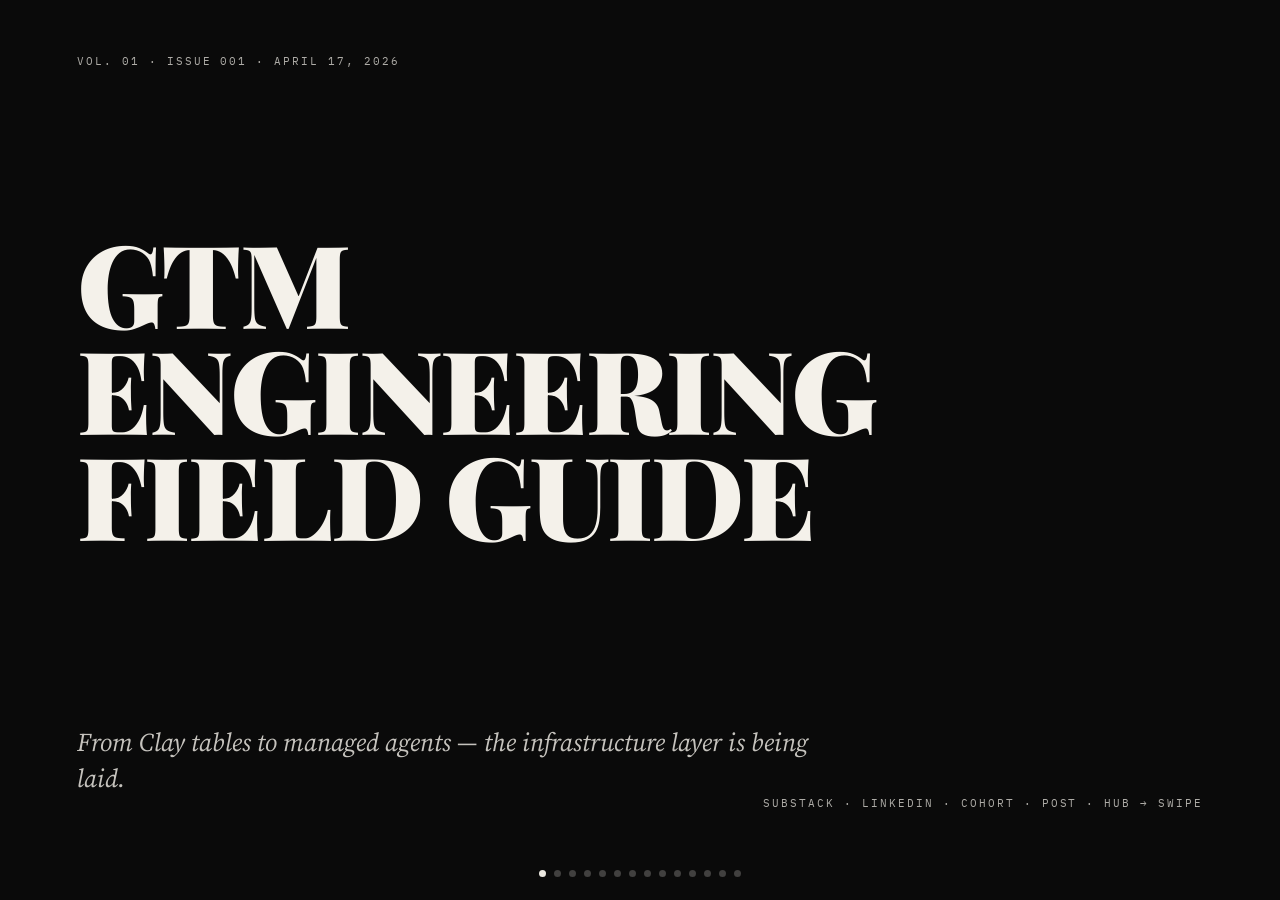
==== issues/issue-001.html @ ed44ef65 "Publish issue 001 — APRIL 17, 2026 — The Agentic Stack https://claude.ai/code/session_015wNgkx8UrPdc" ====
<!doctype html>
<html lang="en">
<head>
  <meta charset="utf-8" />
  <meta name="viewport" content="width=device-width, initial-scale=1" />
  <title>GTM Field Guide — Issue 001 — The Agentic Stack</title>
  <meta name="description" content="AI-native GTM infrastructure consolidates: managed agents, benchmarks, and cohorts define the new practitioner stack." />
  <link rel="stylesheet" href="/assets/fonts.css" />
  <link rel="stylesheet" href="/assets/issue.css" />
</head>
<body>
  <main class="pages">
    <section class="page cover">
      <div class="cover-top">VOL. 01 · ISSUE 001 · APRIL 17, 2026</div>
      <div class="masthead">GTM<br>ENGINEERING<br>FIELD GUIDE</div>
      <p class="subtitle">From Clay tables to managed agents — the infrastructure layer is being laid.</p>
      <div class="cover-bottom">SUBSTACK · LINKEDIN · COHORT · POST · HUB → SWIPE</div>
    </section>

    <section class="page dark">
  <div class="page-left">
    <div class="rank-ghost">01</div>
    <div class="category-tag">SUBSTACK</div>
    <h2 class="headline">Anthropic Hits $30B ARR, Agents Follow</h2>
    <div class="handle">@matteo_titta</div>
    <p class="description">GTM Engineer Pulse #23 arrives with three major signals: Anthropic surpasses OpenAI at $30B ARR, Claude Managed Agents drops as a builder-grade API suite, and Mutiny scraps its $72M product to rebuild as an AI-native GTM agent.</p>
  </div>
  <div class="page-right">
    <div class="signal">Anthropic: $30B ARR — 30x in 15 months</div>
    <div class="medium-tag">SUBSTACK</div>
    <aside class="callout">
      <div class="callout-header">WHY IT MATTERS</div>
      <p class="callout-body">The Managed Agents API is the story GTM engineers should be watching: secure sandboxing, state management, and tool orchestration out of the box means you can build persistent enrichment agents without stitching together your own infrastructure. Notion, Rakuten, and Asana shipped production agents within days. The Mutiny rebuild is equally instructive — 30,000+ customer-facing assets already generated by Rippling, Snowflake, and Uber shows what agent-powered content ops looks like in production. For practitioners: evaluate where your current Clay-to-CRM workflows could become always-on agents rather than scheduled table runs.</p>
    </aside>
  </div>
</section>

    <section class="page light">
  <div class="page-left">
    <div class="rank-ghost">02</div>
    <div class="category-tag">SUBSTACK</div>
    <h2 class="headline">Stack Anatomy of the Fastest-Growing B2B Cos</h2>
    <div class="handle">@brendanjshort</div>
    <p class="description">The Signal maps the exact tooling layers — enrichment, sequencing, CRM, and intent — powering the fastest-growing private B2B companies. Brendan Short also hosted an April 14 live session on MCPs and Claude/Claude Code in GTM workflows.</p>
  </div>
  <div class="page-right">
    <div class="signal">April 14 hackathon: MCPs × Claude Code</div>
    <div class="medium-tag">SUBSTACK</div>
    <aside class="callout">
      <div class="callout-header">WHY IT MATTERS</div>
      <p class="callout-body">The signal here is structural: GTM Engineers own the integration layer between enrichment, sequencing, CRM, and intent tools — and that layer is where moats are built. This issue makes the case that stack composition, not individual tool choice, is the actual competitive advantage. The MCP + Claude Code angle deserves serious attention: wiring an MCP server to your CRM gives the model native context that no traditional automation tool can match. Short&#39;s thesis — winning GTM orgs build the best connective tissue, not the best individual tools — is the cleanest mental model for scoping a GTME role.</p>
    </aside>
  </div>
</section>

    <section class="page dark">
  <div class="page-left">
    <div class="rank-ghost">03</div>
    <div class="category-tag">POST</div>
    <h2 class="headline">First GTME Benchmark: $135K Median, 54% Under 27</h2>
    <div class="handle">stateofgtme.com</div>
    <p class="description">The first independent benchmark report on GTM Engineering compensation, tooling, and org design. 225+ respondents worldwide. Published by Garrett Wolfe, it is the closest thing the field has to a canonical data layer.</p>
  </div>
  <div class="page-right">
    <div class="signal">US median base $135K · 72% report revenue impact</div>
    <div class="medium-tag">POST</div>
    <aside class="callout">
      <div class="callout-header">WHY IT MATTERS</div>
      <p class="callout-body">The compensation gap is the headline: US practitioners earn an 80% premium over non-US peers ($135K vs $75K median base). The more operationally useful data is structural — 55% of GTMEs say their teammates do not know what they do, and bandwidth is the top bottleneck. That is a positioning problem, not a skills one. If you are a GTME trying to grow scope, the ROI case is already there (72% report measurable pipeline impact) — the leverage is in internal visibility. Technical depth commands a real salary premium; build the case for a coding budget alongside your tool subscriptions.</p>
    </aside>
  </div>
</section>

    <section class="page light">
  <div class="page-left">
    <div class="rank-ghost">04</div>
    <div class="category-tag">LINKEDIN</div>
    <h2 class="headline">AI SDR Is Overhyped — Here&#39;s What Works</h2>
    <div class="handle">@outboundphd</div>
    <p class="description">Eric Nowoslawski, founder of Growth Engine X, shares what came out of SmartEscape — a private gathering of 12 top cold email operators — and breaks down why AI SDRs underdeliver and what precision-first outbound actually looks like in 2026.</p>
  </div>
  <div class="page-right">
    <div class="signal">SmartEscape: 12 operators, one verdict</div>
    <div class="medium-tag">LINKEDIN</div>
    <aside class="callout">
      <div class="callout-header">WHY IT MATTERS</div>
      <p class="callout-body">Nowoslawski&#39;s frame is the useful one: volume is cheap now, so it is no longer the differentiator. Practitioners getting replies in 2026 win on signal quality, not send volume. SmartEscape is the kind of practitioner-level signal that rarely surfaces in public posts — the consensus there was that AI SDR tools automate the wrong layer (reply handling) while ignoring the hard part (trigger-based targeting). Growth Engine X&#39;s playbook is grounded in data infrastructure first: you cannot write a compelling AI-assisted email without bespoke data on the recipient. Build your enrichment stack before your sending stack.</p>
    </aside>
  </div>
</section>

    <section class="page dark">
  <div class="page-left">
    <div class="rank-ghost">05</div>
    <div class="category-tag">COHORT</div>
    <h2 class="headline">Alpha Forge: Clay&#39;s Free GTM Engineer Bootcamp</h2>
    <div class="handle">clay.com</div>
    <p class="description">Clay launched Alpha Forge, a free 4-week, 20-hours-per-week career prep bootcamp for aspiring GTM Engineers. Cohort 1 started April 6. Built by Varun Anand and Natalie Ho after demand for GTMEs outpaced supply.</p>
  </div>
  <div class="page-right">
    <div class="signal">April 6 start · Free · 20 hrs/week</div>
    <div class="medium-tag">COHORT</div>
    <aside class="callout">
      <div class="callout-header">WHY IT MATTERS</div>
      <p class="callout-body">Alpha Forge is notable because Clay controls the curriculum and the hiring pipeline simultaneously — graduates get priority introductions to companies actively hiring GTMEs, including Airbnb&#39;s first GTME hire. The 20 hrs/week commitment signals this is a real talent pipeline, not a marketing play. For practitioners already in the field: the curriculum scope (mindset, full tech stack, creative GTM plays — not just Clay usage) tells you what hiring managers at Clay-adjacent companies are testing for. The fact that Cohort 1 is free means Clay is calibrating the format before pricing it; the next cohort almost certainly will not be free.</p>
    </aside>
  </div>
</section>

    <section class="page light">
  <div class="page-left">
    <div class="rank-ghost">06</div>
    <div class="category-tag">LINKEDIN</div>
    <h2 class="headline">Claude Code at Scale: Hard Lessons from the Kiln</h2>
    <div class="handle">@patrickspychalski</div>
    <p class="description">Patrick Spychalski (The Kiln, now part of 2X) shares production lessons from running Claude Code for enrichment at scale: BlitzAPI for real company data, Supabase for state management, and the hallucination risk at volume most practitioners underestimate.</p>
  </div>
  <div class="page-right">
    <div class="signal">BlitzAPI: $500/mo for full company data at scale</div>
    <div class="medium-tag">LINKEDIN</div>
    <aside class="callout">
      <div class="callout-header">WHY IT MATTERS</div>
      <p class="callout-body">The tactical details are immediately actionable: connect real data APIs rather than relying on Claude&#39;s context for facts, write outputs to Supabase instead of keeping everything in model context to prevent bloat and drift, and be hyper-specific about output format to reduce hallucination surface area. Spychalski&#39;s warning — it can still hallucinate a lot at scale without the right specification — is the most important sentence in this thread. If you are running Claude Code enrichment on more than a few hundred rows, add a validation layer that checks outputs against a known source. BlitzAPI at $500/mo is a reasonable enrichment budget if it replaces three other data subscriptions.</p>
    </aside>
  </div>
</section>

    <section class="page dark">
  <div class="page-left">
    <div class="rank-ghost">07</div>
    <div class="category-tag">SUBSTACK</div>
    <h2 class="headline">Maja Voje Maps the 2026 GTM Engineering Landscape</h2>
    <div class="handle">@majavoje</div>
    <p class="description">GTM Strategist Maja Voje revisits the debate around GTM Engineering as a discipline, arguing the discussion is heated precisely because the role is both real and still undefined. A practitioner-facing summary of where the field stands heading into 2026.</p>
  </div>
  <div class="page-right">
    <div class="signal">&#34;The discussion has been heated for a reason.&#34;</div>
    <div class="medium-tag">SUBSTACK</div>
    <aside class="callout">
      <div class="callout-header">WHY IT MATTERS</div>
      <p class="callout-body">Voje&#39;s value is context-setting: she covers both strategy and engineering sides of the house, so her framing of GTME connects to broader company-building patterns that pure outbound practitioners miss. The 2026 piece is worth reading for definitional clarity alone — the lack of a shared taxonomy is what makes GTMEs hard to hire for and hard to position internally. Her companion post on GTM in the Age of Signals is equally relevant: the argument that signals rather than personas should drive targeting aligns directly with what the top Clay builders are actually shipping. Both posts together make the strongest public case for why GTME is a distinct function.</p>
    </aside>
  </div>
</section>

    <section class="page light">
  <div class="page-left">
    <div class="rank-ghost">08</div>
    <div class="category-tag">LINKEDIN</div>
    <h2 class="headline">Everett Berry&#39;s Weekly Clay Release Notes Thread</h2>
    <div class="handle">@everettberry</div>
    <p class="description">Clay&#39;s Head of GTM Engineering publishes running commentary on new Clay features, integrations, and use cases. This week: the Clay–Apollo integration improvements and the new Delay action for spacing workflow steps without leaving the platform.</p>
  </div>
  <div class="page-right">
    <div class="signal">Clay × Apollo: faster sync, no CSV exports</div>
    <div class="medium-tag">LINKEDIN</div>
    <aside class="callout">
      <div class="callout-header">WHY IT MATTERS</div>
      <p class="callout-body">Berry is the most reliable source for what Clay ships week-to-week and how GTM engineers are using it in production. The Delay action is practically useful: it lets you space out workflow steps inside Clay, eliminating a whole class of send-too-fast timing errors that previously required external scheduling. The Apollo integration improvements matter for anyone running enrichment-to-sequence pipelines — tighter sync means your Clay table output can trigger Apollo steps without a manual CSV handoff. If you are using Clay in any serious capacity, Berry&#39;s posts function as the product changelog that did not make it into the official docs.</p>
    </aside>
  </div>
</section>

    <section class="page dark">
  <div class="page-left">
    <div class="rank-ghost">09</div>
    <div class="category-tag">POST</div>
    <h2 class="headline">Jordan Crawford&#39;s PVP: Outbound That Earns Its Read</h2>
    <div class="handle">blueprintgtm.com</div>
    <p class="description">Jordan Crawford of Blueprint GTM continues pushing his PVP (Permissionless Value Prop) and FIND frameworks as the methodology for AI-powered bespoke outbound. The guiding diagnostic: would you respond to the messages your AI SDRs are sending?</p>
  </div>
  <div class="page-right">
    <div class="signal">&#34;Would you respond to that message?&#34;</div>
    <div class="medium-tag">POST</div>
    <aside class="callout">
      <div class="callout-header">WHY IT MATTERS</div>
      <p class="callout-body">The PVP framework is Crawford&#39;s sharpest contribution: using AI to combine uniquely valuable data into messages so useful that prospects find them independently valuable — not merely personalized. The FIND process (Focus, Investigate, Narrate, Deploy) operationalizes this at a workflow level. The diagnostic question Crawford keeps returning to — would you respond to the messages your AI SDRs are sending — is the most useful QA rubric for any AI-assisted outbound program. If the answer is no, you have optimized for volume rather than value. Start over with a smaller, better-researched list and a genuine reason to reach out. That is the reset most teams need.</p>
    </aside>
  </div>
</section>

    <section class="page light">
  <div class="page-left">
    <div class="rank-ghost">10</div>
    <div class="category-tag">HUB</div>
    <h2 class="headline">Apollo Acquires Pocus, GTM Stack Consolidates</h2>
    <div class="handle">gtmehq.com</div>
    <p class="description">GTME HQ&#39;s weekly news digest surfaces three major moves: Apollo acquires Pocus, Claude Code gains 24/7 scheduling capability, and Relevance AI ships Programmatic GTM — an autonomous, code-free alternative to hand-built enrichment workflows.</p>
  </div>
  <div class="page-right">
    <div class="signal">Apollo + Pocus · Relevance AI Programmatic GTM</div>
    <div class="medium-tag">HUB</div>
    <aside class="callout">
      <div class="callout-header">WHY IT MATTERS</div>
      <p class="callout-body">Apollo acquiring Pocus is the consolidation signal to flag: product-led sales intelligence is now bundled into the dominant sequencing platform, which tightens the squeeze on standalone PLS tools. Relevance AI&#39;s Programmatic GTM is the counter-trend — a no-code path to autonomous GTM agents that competes with the Clay + Claude Code stack. If Relevance ships it well, it widens the market by making GTME patterns accessible to non-engineers. Claude Code&#39;s 24/7 scheduling is the quiet headline: persistent enrichment agents that wake up, run, and write back to your CRM without a human in the loop is the infrastructure pattern that changes what GTM Engineering means at scale.</p>
    </aside>
  </div>
</section>

    <section class="page dark">
  <div class="page-left">
    <div class="rank-ghost">11</div>
    <div class="category-tag">COHORT</div>
    <h2 class="headline">Clay Bootcamp Launches Claude Code GTM Track</h2>
    <div class="handle">claybootcamp.com</div>
    <p class="description">Clay Bootcamp launches a dedicated Claude Code cohort for GTM Engineers, running April 20 to May 1. Ten sessions across two weeks, focused on building enrichment agents, CRM automations, and data pipelines with Claude Code as the runtime.</p>
  </div>
  <div class="page-right">
    <div class="signal">April 20 – May 1 · daily 9–10:30 AM ET</div>
    <div class="medium-tag">COHORT</div>
    <aside class="callout">
      <div class="callout-header">WHY IT MATTERS</div>
      <p class="callout-body">This cohort is the fastest on-ramp to the Claude Code for enrichment pattern that Spychalski and others have been publishing about. The format — alternating teaching and lab sessions — means you are building something real by the end of week one. The narrow focus on Claude Code rather than general AI tells you where the Clay team sees the skill gap: not prompting, but wiring agents to APIs, databases, and CRMs. If you are already comfortable in Clay and want to extend into code-driven automation, this is a lower-risk entry point than solo exploration. The April 20 start gives you just enough time to review what Alpha Forge participants built in their first two weeks.</p>
    </aside>
  </div>
</section>

    <section class="page light">
  <div class="page-left">
    <div class="rank-ghost">12</div>
    <div class="category-tag">SUBSTACK</div>
    <h2 class="headline">GTM Foundry: Zero to Scale Without the Noise</h2>
    <div class="handle">gtmfoundry.vc</div>
    <p class="description">GTM Foundry by Alex Lindahl delivers skimmable, 5-minute reads on early-stage GTM strategy, frameworks, and lessons for building from zero to scale. Practitioner-grounded and notably free of abstraction.</p>
  </div>
  <div class="page-right">
    <div class="signal">5-min reads · early-stage GTM playbooks</div>
    <div class="medium-tag">SUBSTACK</div>
    <aside class="callout">
      <div class="callout-header">WHY IT MATTERS</div>
      <p class="callout-body">GTM Foundry occupies a useful niche: the intersection of strategy and execution for founders and early GTM hires who are bootstrapping a motion, not optimizing a mature one. Lindahl&#39;s writing is concrete — frameworks are accompanied by real examples rather than category-level gestures. For GTM engineers working at early-stage companies, the zero-to-scale framing is directly applicable: you are building from a spreadsheet and a Clay table, not inheriting a mature pipeline. The publication is worth following as a strategic complement to more operator-focused feeds; it keeps the why visible when you are deep in workflow construction and risk losing the thread.</p>
    </aside>
  </div>
</section>

    <section class="page back">
      <div class="back-top">END OF ISSUE · NO. 001 / APRIL 17, 2026</div>
      <div>
        <blockquote class="pull-quote">Volume is cheap now. What gets replies in 2026 is precision targeting, not send count.</blockquote>
        <div class="attribution">— Eric Nowoslawski, Growth Engine X</div>
        <p class="colophon">Set in Playfair Display, Source Serif, and IBM Plex Mono. Compiled from twelve primary sources across newsletters, communities, and practitioner feeds — APRIL 17, 2026. Intended as a working reference, not a reading list. Every entry is a node in a builder&#39;s graph: subscribe, lift the playbook, ship the workflow, measure the lift.</p>
      </div>
      <div class="back-bottom">
        <a href="/">← RETURN TO INDEX</a>
        <span>PRIVATE EDITION</span>
      </div>
    </section>
  </main>
  <nav class="dots" aria-label="Page navigation"></nav>
  <script src="/assets/issue.js"></script>
</body>
</html>
---- assets/fonts.css ----
@import url('https://fonts.googleapis.com/css2?family=Playfair+Display:ital,wght@0,400;0,700;0,900;1,400;1,700&family=Source+Serif+4:ital,wght@0,400;0,600;1,400&family=IBM+Plex+Mono:wght@400;500&display=swap');
---- assets/issue.css ----
/* GTME Field Guide — per-issue stylesheet
   Loaded by every issue-NNN.html alongside fonts.css.
   Keeps issues small so the routine's final Write stays well under
   any streaming-idle threshold. */

*, *::before, *::after {
  box-sizing: border-box;
  margin: 0;
  padding: 0;
}

:root {
  --ink: #0a0a0a;
  --paper: #f4f1ea;
}

html, body {
  width: 100vw;
  height: 100vh;
  overflow: hidden;
  background: var(--ink);
  color: var(--paper);
  font-family: 'Source Serif 4', Georgia, serif;
  font-feature-settings: 'lnum', 'pnum';
  -webkit-font-smoothing: antialiased;
  text-rendering: optimizeLegibility;
}

a { color: inherit; text-decoration: none; }

/* ─── Pagination shell ─────────────────────────────────────────── */

.pages {
  display: flex;
  width: calc(100vw * 14);
  height: 100vh;
  transition: transform 420ms cubic-bezier(0.4, 0, 0.2, 1);
  will-change: transform;
}

.page {
  flex: 0 0 100vw;
  width: 100vw;
  height: 100vh;
  padding: 6vh 6vw 10vh;
  position: relative;
  overflow: hidden;
  display: grid;
}

.page.dark  { background: var(--ink);   color: var(--paper); }
.page.light { background: var(--paper); color: var(--ink);   }

/* ─── Cover (page 1) ───────────────────────────────────────────── */

.page.cover {
  background: var(--ink);
  color: var(--paper);
  grid-template-rows: auto 1fr auto;
}

.page.cover .cover-top {
  font-family: 'IBM Plex Mono', ui-monospace, monospace;
  font-size: clamp(11px, 0.85vw, 14px);
  letter-spacing: 0.18em;
  text-transform: uppercase;
  opacity: 0.7;
}

.page.cover .masthead {
  align-self: center;
  font-family: 'Playfair Display', Georgia, serif;
  font-weight: 900;
  font-size: clamp(60px, 9vw, 180px);
  line-height: 0.92;
  letter-spacing: -0.02em;
}

.page.cover .subtitle {
  font-family: 'Source Serif 4', Georgia, serif;
  font-style: italic;
  font-size: clamp(16px, 2vw, 32px);
  opacity: 0.8;
  margin-top: 2vh;
  max-width: 60ch;
}

.page.cover .cover-bottom {
  justify-self: end;
  align-self: end;
  font-family: 'IBM Plex Mono', ui-monospace, monospace;
  font-size: clamp(11px, 0.85vw, 14px);
  letter-spacing: 0.18em;
  text-transform: uppercase;
  opacity: 0.7;
}

/* ─── Content pages (2–13) ─────────────────────────────────────── */

.page.dark, .page.light {
  grid-template-columns: 55fr 45fr;
  gap: 4vw;
}

.page-left, .page-right {
  display: flex;
  flex-direction: column;
  position: relative;
  min-width: 0;
}

.page-right {
  justify-content: space-between;
}

.rank-ghost {
  position: absolute;
  top: -4vh;
  left: -1.5vw;
  font-family: 'Playfair Display', Georgia, serif;
  font-weight: 900;
  font-size: clamp(140px, 22vw, 380px);
  line-height: 1;
  opacity: 0.08;
  pointer-events: none;
  user-select: none;
  letter-spacing: -0.04em;
}

.category-tag {
  font-family: 'IBM Plex Mono', ui-monospace, monospace;
  font-size: clamp(11px, 0.95vw, 14px);
  letter-spacing: 0.2em;
  text-transform: uppercase;
  opacity: 0.7;
  margin-bottom: 3vh;
  position: relative;
}

.headline {
  font-family: 'Playfair Display', Georgia, serif;
  font-weight: 700;
  font-size: clamp(32px, 5vw, 88px);
  line-height: 1.02;
  letter-spacing: -0.01em;
  margin-bottom: 3vh;
  max-width: 20ch;
  position: relative;
}

.handle {
  font-family: 'IBM Plex Mono', ui-monospace, monospace;
  font-size: clamp(12px, 1vw, 16px);
  letter-spacing: 0.06em;
  opacity: 0.65;
  margin-bottom: 3vh;
  position: relative;
  word-break: break-word;
}

.description {
  font-family: 'Source Serif 4', Georgia, serif;
  font-size: clamp(17px, 1.5vw, 26px);
  line-height: 1.45;
  opacity: 0.85;
  max-width: 40ch;
  position: relative;
}

.signal {
  font-family: 'Playfair Display', Georgia, serif;
  font-weight: 700;
  font-size: clamp(40px, 6.5vw, 120px);
  line-height: 1;
  letter-spacing: -0.01em;
  margin-bottom: 2vh;
}

.medium-tag {
  font-family: 'IBM Plex Mono', ui-monospace, monospace;
  font-size: clamp(11px, 0.85vw, 13px);
  letter-spacing: 0.22em;
  text-transform: uppercase;
  opacity: 0.65;
  margin-bottom: 3vh;
}

.callout {
  padding: 2.6vh 2.4vw;
  border-left: 4px solid currentColor;
  background: rgba(255, 255, 255, 0.05);
}

.page.light .callout {
  background: rgba(0, 0, 0, 0.045);
}

.callout-header {
  font-family: 'IBM Plex Mono', ui-monospace, monospace;
  font-size: clamp(10px, 0.75vw, 12px);
  letter-spacing: 0.22em;
  text-transform: uppercase;
  opacity: 0.7;
  margin-bottom: 1.4vh;
}

.callout-body {
  font-family: 'Source Serif 4', Georgia, serif;
  font-size: clamp(15px, 1.25vw, 22px);
  line-height: 1.5;
  opacity: 0.8;
}

/* ─── Back cover (page 14) ─────────────────────────────────────── */

.page.back {
  background: var(--ink);
  color: var(--paper);
  grid-template-rows: auto 1fr auto;
  text-align: center;
}

.page.back .back-top {
  font-family: 'IBM Plex Mono', ui-monospace, monospace;
  font-size: clamp(11px, 0.85vw, 14px);
  letter-spacing: 0.18em;
  text-transform: uppercase;
  opacity: 0.7;
  text-align: left;
}

.page.back .pull-quote {
  align-self: center;
  font-family: 'Playfair Display', Georgia, serif;
  font-style: italic;
  font-weight: 400;
  font-size: clamp(28px, 4vw, 72px);
  line-height: 1.2;
  max-width: 70%;
  margin: 0 auto;
}

.page.back .attribution {
  font-family: 'IBM Plex Mono', ui-monospace, monospace;
  font-size: clamp(12px, 1vw, 16px);
  letter-spacing: 0.12em;
  text-transform: uppercase;
  opacity: 0.65;
  margin-top: 3vh;
}

.page.back .colophon {
  font-family: 'Source Serif 4', Georgia, serif;
  font-size: clamp(13px, 1.05vw, 17px);
  line-height: 1.55;
  opacity: 0.6;
  max-width: 62ch;
  margin: 4vh auto 0;
  text-align: center;
  font-style: italic;
}

.page.back .back-bottom {
  display: flex;
  justify-content: space-between;
  font-family: 'IBM Plex Mono', ui-monospace, monospace;
  font-size: clamp(11px, 0.85vw, 14px);
  letter-spacing: 0.18em;
  text-transform: uppercase;
  opacity: 0.7;
}

/* ─── Nav dots ─────────────────────────────────────────────────── */

.dots {
  position: fixed;
  bottom: 2.6vh;
  left: 50%;
  transform: translateX(-50%);
  display: flex;
  gap: 8px;
  z-index: 10;
  mix-blend-mode: difference;
}

.dots .dot {
  width: 7px;
  height: 7px;
  border-radius: 50%;
  background: var(--paper);
  opacity: 0.25;
  cursor: pointer;
  transition: opacity 180ms ease;
}

.dots .dot.active { opacity: 1; }
.dots .dot:hover  { opacity: 0.55; }
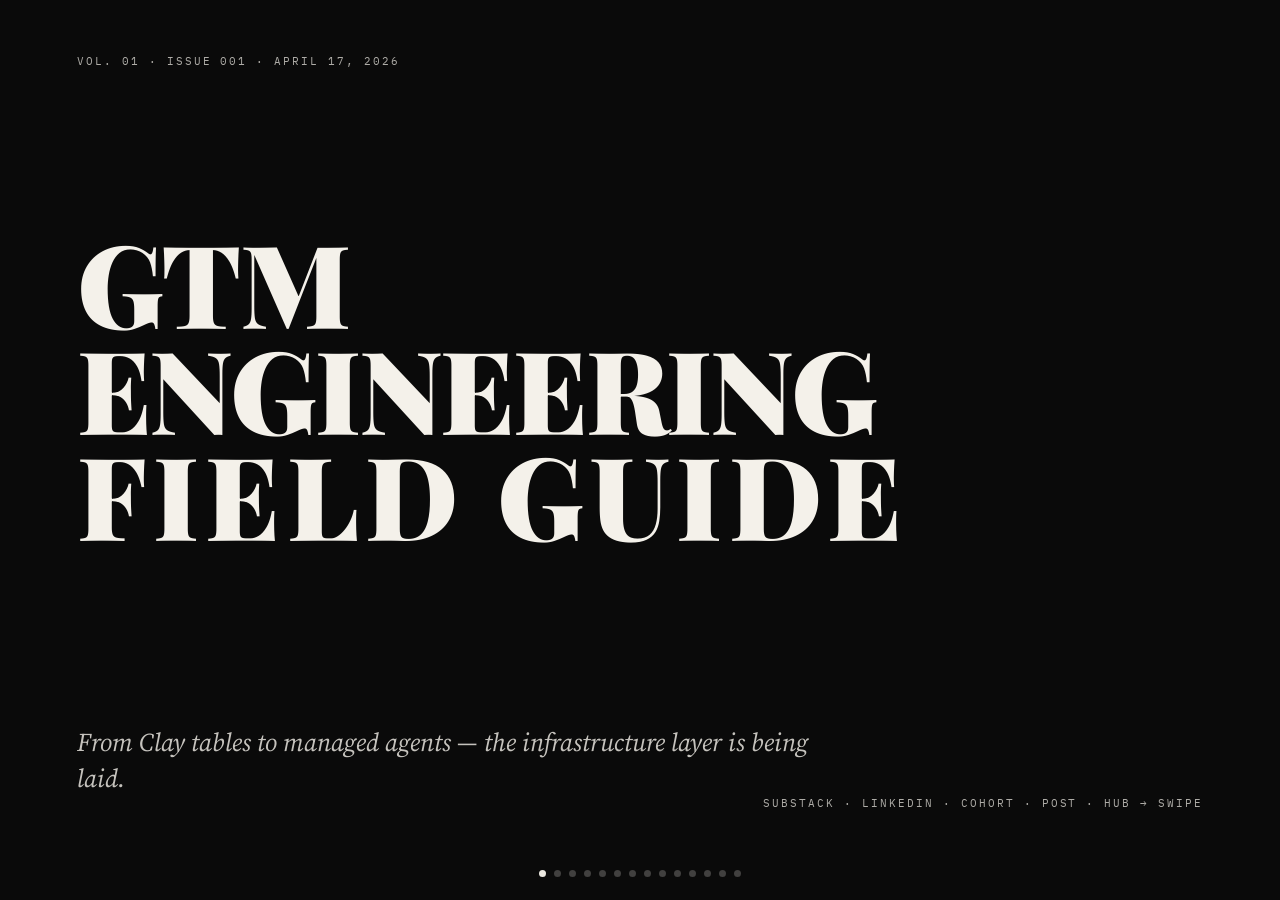
==== commit 71cda100: "Optically justify the cover masthead's bottom two lines Make FIELD GUIDE visually match ENGINEERING'" ====
--- a/issues/issue-001.html
+++ b/issues/issue-001.html
@@ -12,7 +12,7 @@
   <main class="pages">
     <section class="page cover">
       <div class="cover-top">VOL. 01 · ISSUE 001 · APRIL 17, 2026</div>
-      <div class="masthead">GTM<br>ENGINEERING<br>FIELD GUIDE</div>
+      <div class="masthead"><span class="line line-gtm">GTM</span><span class="line line-engineering">ENGINEERING</span><span class="line line-fieldguide">FIELD GUIDE</span></div>
       <p class="subtitle">From Clay tables to managed agents — the infrastructure layer is being laid.</p>
       <div class="cover-bottom">SUBSTACK · LINKEDIN · COHORT · POST · HUB → SWIPE</div>
     </section>
--- a/assets/issue.css
+++ b/assets/issue.css
@@ -76,6 +76,20 @@
   letter-spacing: -0.02em;
 }
 
+.page.cover .masthead .line {
+  display: block;
+}
+
+/* Optical justification: match the visual width of the bottom two
+   lines so the masthead reads as a unified block, not a ragged stack. */
+.page.cover .masthead .line-engineering {
+  letter-spacing: -0.02em;
+}
+
+.page.cover .masthead .line-fieldguide {
+  letter-spacing: 0.055em;
+}
+
 .page.cover .subtitle {
   font-family: 'Source Serif 4', Georgia, serif;
   font-style: italic;
@@ -107,10 +121,12 @@
   flex-direction: column;
   position: relative;
   min-width: 0;
+  min-height: 0;
 }
 
 .page-right {
   justify-content: space-between;
+  gap: 2vh;
 }
 
 .rank-ghost {
@@ -140,11 +156,11 @@
 .headline {
   font-family: 'Playfair Display', Georgia, serif;
   font-weight: 700;
-  font-size: clamp(32px, 5vw, 88px);
-  line-height: 1.02;
+  font-size: clamp(28px, 4vw, 64px);
+  line-height: 1.05;
   letter-spacing: -0.01em;
   margin-bottom: 3vh;
-  max-width: 20ch;
+  max-width: 22ch;
   position: relative;
 }
 
@@ -160,20 +176,21 @@
 
 .description {
   font-family: 'Source Serif 4', Georgia, serif;
-  font-size: clamp(17px, 1.5vw, 26px);
-  line-height: 1.45;
+  font-size: clamp(16px, 1.35vw, 22px);
+  line-height: 1.5;
   opacity: 0.85;
-  max-width: 40ch;
+  max-width: 44ch;
   position: relative;
 }
 
 .signal {
   font-family: 'Playfair Display', Georgia, serif;
   font-weight: 700;
-  font-size: clamp(40px, 6.5vw, 120px);
-  line-height: 1;
+  font-size: clamp(32px, 4.2vw, 68px);
+  line-height: 1.05;
   letter-spacing: -0.01em;
-  margin-bottom: 2vh;
+  margin-bottom: 1vh;
+  overflow-wrap: break-word;
 }
 
 .medium-tag {
@@ -206,8 +223,8 @@
 
 .callout-body {
   font-family: 'Source Serif 4', Georgia, serif;
-  font-size: clamp(15px, 1.25vw, 22px);
-  line-height: 1.5;
+  font-size: clamp(14px, 1.1vw, 19px);
+  line-height: 1.55;
   opacity: 0.8;
 }
 
@@ -295,3 +312,164 @@
 
 .dots .dot.active { opacity: 1; }
 .dots .dot:hover  { opacity: 0.55; }
+
+/* ─── Vertical scroll mode (phones + tablets in portrait) ──────── */
+
+@media (max-width: 900px) {
+  html, body {
+    overflow: auto;
+    height: auto;
+    width: 100%;
+  }
+
+  .pages {
+    display: block;
+    width: 100%;
+    height: auto;
+    transform: none !important;
+    transition: none;
+  }
+
+  .page {
+    flex: none;
+    width: 100%;
+    height: auto;
+    min-height: 100vh;
+    padding: 10vw 8vw;
+    display: block;
+    border-bottom: 1px solid rgba(244, 241, 234, 0.08);
+  }
+
+  .page.light {
+    border-bottom-color: rgba(10, 10, 10, 0.08);
+  }
+
+  /* Content pages: collapse 55/45 grid, stack instead */
+  .page.dark,
+  .page.light {
+    grid-template-columns: 1fr;
+    gap: 0;
+  }
+
+  .page-left {
+    display: block;
+  }
+
+  .page-right {
+    display: block;
+    margin-top: 6vw;
+  }
+
+  .rank-ghost {
+    top: -3vw;
+    left: -2vw;
+    font-size: clamp(100px, 34vw, 240px);
+    opacity: 0.1;
+  }
+
+  .category-tag {
+    margin-bottom: 5vw;
+  }
+
+  .headline {
+    font-size: clamp(30px, 8vw, 56px);
+    margin-bottom: 5vw;
+    max-width: none;
+  }
+
+  .handle {
+    font-size: clamp(13px, 3.2vw, 16px);
+    margin-bottom: 5vw;
+  }
+
+  .description {
+    font-size: clamp(17px, 4.4vw, 22px);
+    line-height: 1.5;
+    max-width: none;
+  }
+
+  .signal {
+    font-size: clamp(36px, 11vw, 72px);
+    margin-bottom: 4vw;
+  }
+
+  .medium-tag {
+    margin-bottom: 5vw;
+  }
+
+  .callout {
+    padding: 5vw 5vw;
+  }
+
+  .callout-body {
+    font-size: clamp(15px, 4vw, 19px);
+  }
+
+  /* Cover */
+  .page.cover {
+    min-height: 90vh;
+    padding: 14vw 8vw;
+  }
+
+  .page.cover .masthead {
+    font-size: clamp(44px, 16vw, 110px);
+    line-height: 0.94;
+  }
+
+  .page.cover .subtitle {
+    font-size: clamp(17px, 4.8vw, 26px);
+    margin-top: 6vw;
+  }
+
+  .page.cover .cover-top,
+  .page.cover .cover-bottom {
+    font-size: clamp(10px, 2.6vw, 13px);
+  }
+
+  .page.cover .cover-bottom {
+    justify-self: start;
+    text-align: left;
+    margin-top: 8vw;
+  }
+
+  /* Back cover */
+  .page.back {
+    min-height: 90vh;
+    padding: 14vw 8vw;
+    text-align: left;
+  }
+
+  .page.back .pull-quote {
+    font-size: clamp(24px, 7vw, 48px);
+    max-width: 100%;
+    margin: 8vw 0;
+    text-align: left;
+  }
+
+  .page.back .attribution {
+    text-align: left;
+  }
+
+  .page.back .colophon {
+    font-size: clamp(14px, 3.6vw, 17px);
+    max-width: 100%;
+    margin: 8vw 0 0 0;
+    text-align: left;
+  }
+
+  .page.back .back-bottom {
+    flex-direction: column;
+    gap: 2vw;
+    margin-top: 8vw;
+    font-size: clamp(10px, 2.6vw, 13px);
+  }
+
+  .page.back .back-top {
+    font-size: clamp(10px, 2.6vw, 13px);
+  }
+
+  /* Nav dots redundant once the feed is vertical */
+  .dots {
+    display: none;
+  }
+}
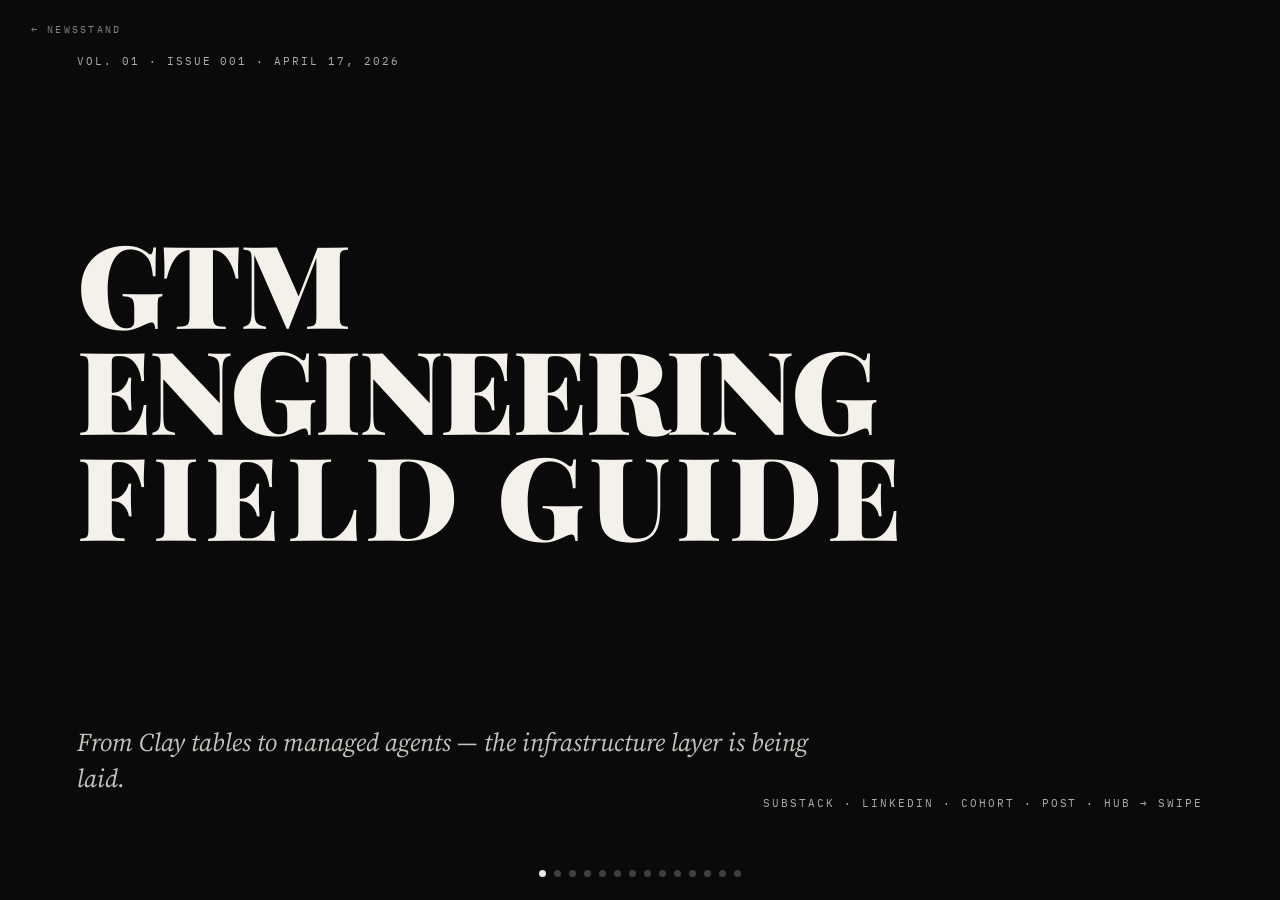
==== commit 9510f49f: "Add persistent "← NEWSSTAND" corner link on issue pages Previously the only way back to the index wa" ====
--- a/issues/issue-001.html
+++ b/issues/issue-001.html
@@ -9,6 +9,7 @@
   <link rel="stylesheet" href="/assets/issue.css" />
 </head>
 <body>
+  <a href="/" class="home-link" aria-label="Back to newsstand">← NEWSSTAND</a>
   <main class="pages">
     <section class="page cover">
       <div class="cover-top">VOL. 01 · ISSUE 001 · APRIL 17, 2026</div>
--- a/assets/issue.css
+++ b/assets/issue.css
@@ -287,6 +287,30 @@
   opacity: 0.7;
 }
 
+/* ─── Persistent newsstand link ────────────────────────────────── */
+
+.home-link {
+  position: fixed;
+  top: 2.6vh;
+  left: 2.4vw;
+  z-index: 10;
+  font-family: 'IBM Plex Mono', ui-monospace, monospace;
+  font-size: clamp(10px, 0.8vw, 13px);
+  letter-spacing: 0.22em;
+  text-transform: uppercase;
+  text-decoration: none;
+  color: var(--paper);
+  mix-blend-mode: difference;
+  opacity: 0.55;
+  transition: opacity 180ms ease;
+}
+
+.home-link:hover,
+.home-link:focus-visible {
+  opacity: 1;
+  outline: none;
+}
+
 /* ─── Nav dots ─────────────────────────────────────────────────── */
 
 .dots {
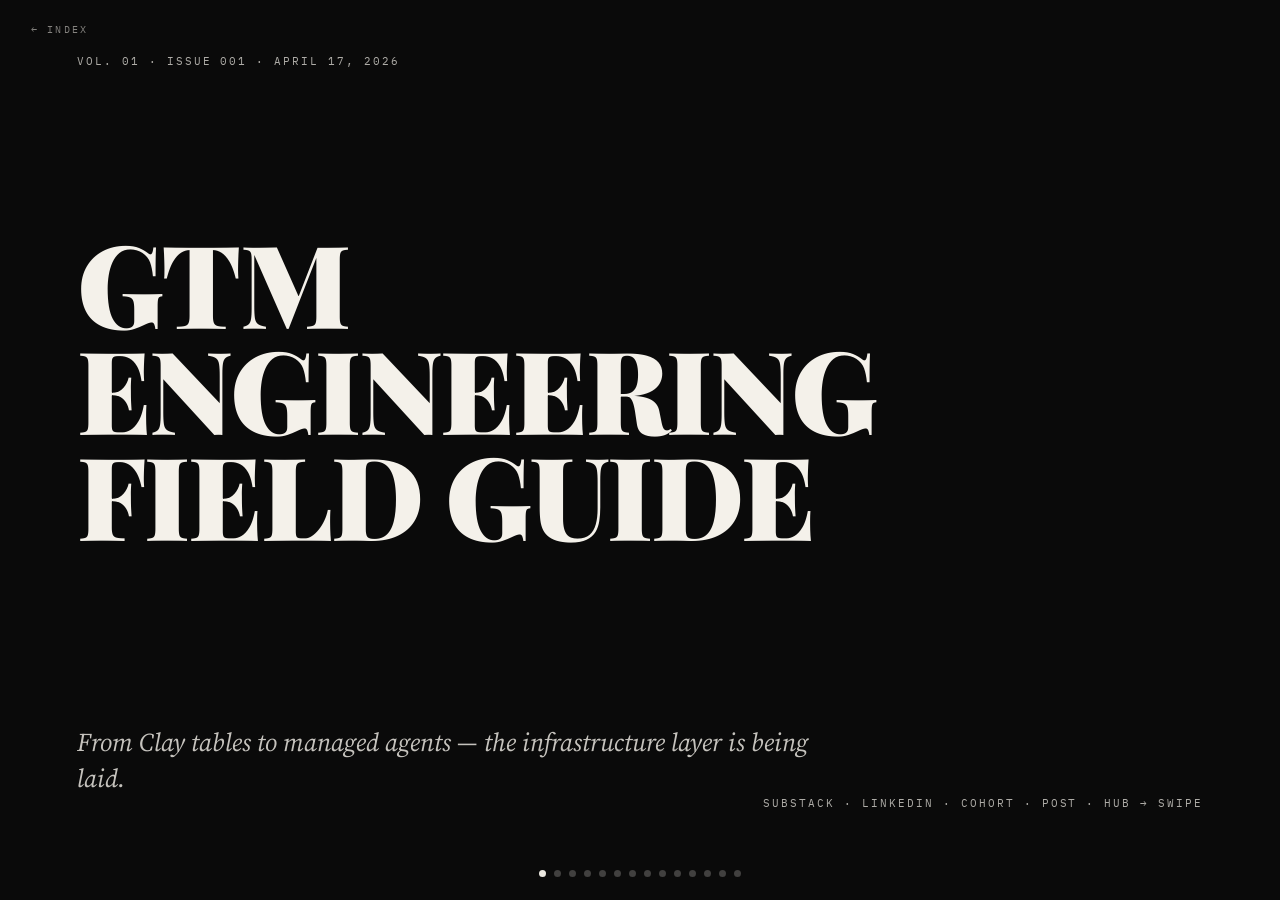
==== commit 9969d82b: "Revert masthead optical-justification; rename NEWSSTAND → INDEX Per user feedback:  - Drop the per-l" ====
--- a/issues/issue-001.html
+++ b/issues/issue-001.html
@@ -9,7 +9,7 @@
   <link rel="stylesheet" href="/assets/issue.css" />
 </head>
 <body>
-  <a href="/" class="home-link" aria-label="Back to newsstand">← NEWSSTAND</a>
+  <a href="/" class="home-link" aria-label="Back to index">← INDEX</a>
   <main class="pages">
     <section class="page cover">
       <div class="cover-top">VOL. 01 · ISSUE 001 · APRIL 17, 2026</div>
--- a/assets/issue.css
+++ b/assets/issue.css
@@ -78,16 +78,6 @@
 
 .page.cover .masthead .line {
   display: block;
-}
-
-/* Optical justification: match the visual width of the bottom two
-   lines so the masthead reads as a unified block, not a ragged stack. */
-.page.cover .masthead .line-engineering {
-  letter-spacing: -0.02em;
-}
-
-.page.cover .masthead .line-fieldguide {
-  letter-spacing: 0.055em;
 }
 
 .page.cover .subtitle {
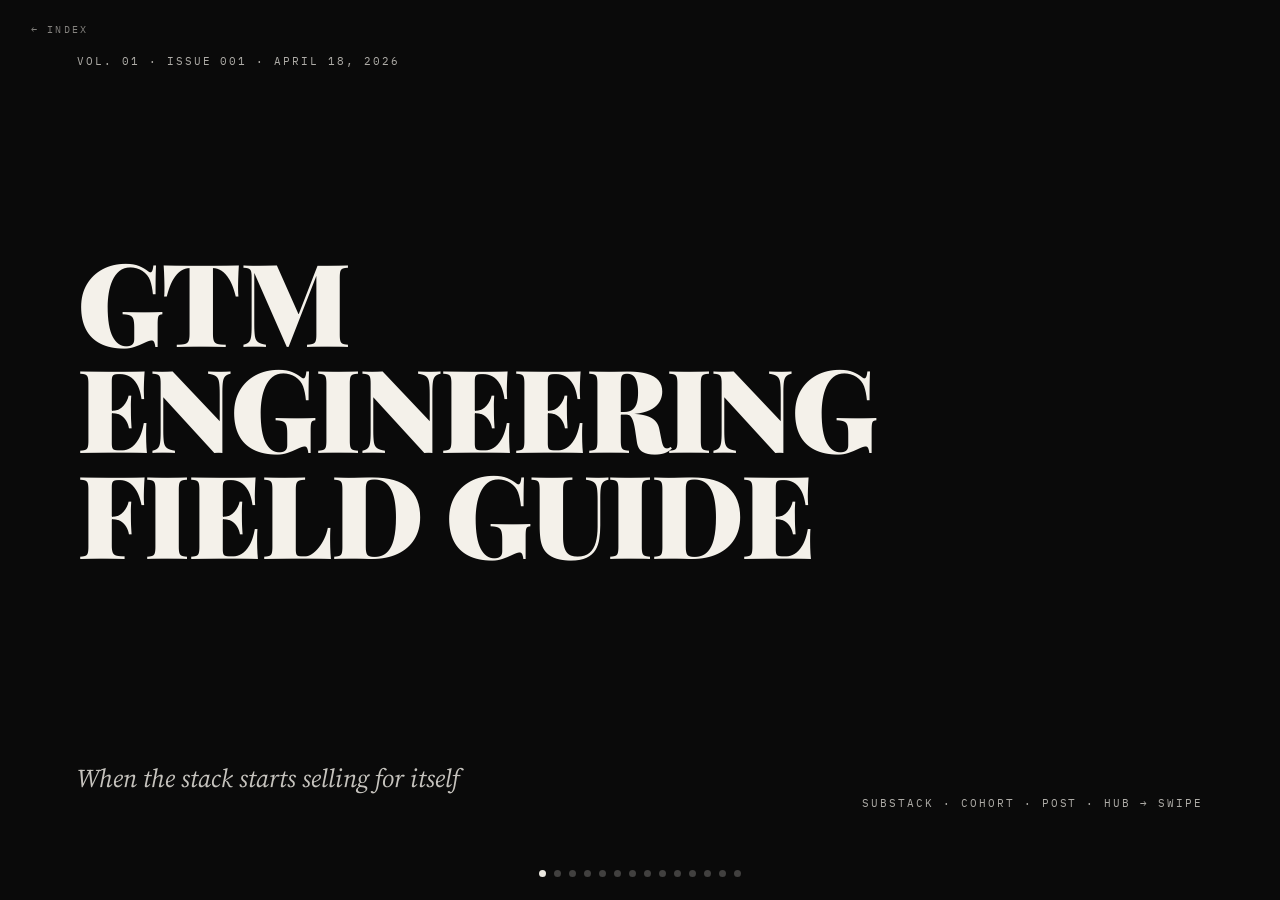
==== commit 8752d85c: "Publish issue 001 — APRIL 18, 2026 — Agentic Shift https://claude.ai/code/session_01BWNuj4MwTBxoH8w2" ====
--- a/issues/issue-001.html
+++ b/issues/issue-001.html
@@ -3,35 +3,41 @@
 <head>
   <meta charset="utf-8" />
   <meta name="viewport" content="width=device-width, initial-scale=1" />
-  <title>GTM Field Guide — Issue 001 — The Agentic Stack</title>
-  <meta name="description" content="AI-native GTM infrastructure consolidates: managed agents, benchmarks, and cohorts define the new practitioner stack." />
+  <title>GTM Field Guide — Issue 001 — Agentic Shift</title>
+  <meta name="description" content="GTM infrastructure moves from tools to actors as Clay, Mutiny, and Relevance AI ship agents." />
+  <link rel="icon" type="image/svg+xml" href="/assets/favicon.svg" />
   <link rel="stylesheet" href="/assets/fonts.css" />
   <link rel="stylesheet" href="/assets/issue.css" />
 </head>
 <body>
   <a href="/" class="home-link" aria-label="Back to index">← INDEX</a>
   <main class="pages">
+
     <section class="page cover">
-      <div class="cover-top">VOL. 01 · ISSUE 001 · APRIL 17, 2026</div>
-      <div class="masthead"><span class="line line-gtm">GTM</span><span class="line line-engineering">ENGINEERING</span><span class="line line-fieldguide">FIELD GUIDE</span></div>
-      <p class="subtitle">From Clay tables to managed agents — the infrastructure layer is being laid.</p>
-      <div class="cover-bottom">SUBSTACK · LINKEDIN · COHORT · POST · HUB → SWIPE</div>
+      <div class="cover-top">VOL. 01 · ISSUE 001 · APRIL 18, 2026</div>
+      <div class="masthead">
+        <span class="line line-gtm">GTM</span>
+        <span class="line line-engineering">ENGINEERING</span>
+        <span class="line line-fieldguide">FIELD GUIDE</span>
+      </div>
+      <p class="subtitle">When the stack starts selling for itself</p>
+      <div class="cover-bottom">SUBSTACK · COHORT · POST · HUB → SWIPE</div>
     </section>
 
     <section class="page dark">
   <div class="page-left">
     <div class="rank-ghost">01</div>
     <div class="category-tag">SUBSTACK</div>
-    <h2 class="headline">Anthropic Hits $30B ARR, Agents Follow</h2>
-    <div class="handle">@matteo_titta</div>
-    <p class="description">GTM Engineer Pulse #23 arrives with three major signals: Anthropic surpasses OpenAI at $30B ARR, Claude Managed Agents drops as a builder-grade API suite, and Mutiny scraps its $72M product to rebuild as an AI-native GTM agent.</p>
-  </div>
-  <div class="page-right">
-    <div class="signal">Anthropic: $30B ARR — 30x in 15 months</div>
-    <div class="medium-tag">SUBSTACK</div>
-    <aside class="callout">
-      <div class="callout-header">WHY IT MATTERS</div>
-      <p class="callout-body">The Managed Agents API is the story GTM engineers should be watching: secure sandboxing, state management, and tool orchestration out of the box means you can build persistent enrichment agents without stitching together your own infrastructure. Notion, Rakuten, and Asana shipped production agents within days. The Mutiny rebuild is equally instructive — 30,000+ customer-facing assets already generated by Rippling, Snowflake, and Uber shows what agent-powered content ops looks like in production. For practitioners: evaluate where your current Clay-to-CRM workflows could become always-on agents rather than scheduled table runs.</p>
+    <h2 class="headline">Managed Agents Rewrite GTM Stack Economics</h2>
+    <a class="handle" href="https://gtmengineerschool.substack.com/p/the-gtm-engineer-pulse-23" target="_blank" rel="noopener noreferrer">@matteo_tittarelli</a>
+    <p class="description">Matteo Tittarelli&#39;s GTM Engineer Pulse lands at issue 23 this week, anchored by Anthropic&#39;s Managed Agents launch and Mutiny&#39;s full product pivot. Required reading if you want the week&#39;s GTM-relevant AI moves distilled into operator-level context without the hype.</p>
+  </div>
+  <div class="page-right">
+    <div class="signal">Issue 23 · April 15, 2026</div>
+    <div class="medium-tag">SUBSTACK</div>
+    <aside class="callout">
+      <div class="callout-header">WHY IT MATTERS</div>
+      <p class="callout-body">Managed Agents drop sandbox, state, auth, and tool orchestration overhead in one move. Borrow Tittarelli&#39;s framing: evaluate every Anthropic release as a &#39;does this reduce my build cost?&#39; gate. If yes, prototype immediately — the window before competitors copy is shrinking fast.</p>
     </aside>
   </div>
 </section>
@@ -40,16 +46,16 @@
   <div class="page-left">
     <div class="rank-ghost">02</div>
     <div class="category-tag">SUBSTACK</div>
-    <h2 class="headline">Stack Anatomy of the Fastest-Growing B2B Cos</h2>
-    <div class="handle">@brendanjshort</div>
-    <p class="description">The Signal maps the exact tooling layers — enrichment, sequencing, CRM, and intent — powering the fastest-growing private B2B companies. Brendan Short also hosted an April 14 live session on MCPs and Claude/Claude Code in GTM workflows.</p>
-  </div>
-  <div class="page-right">
-    <div class="signal">April 14 hackathon: MCPs × Claude Code</div>
-    <div class="medium-tag">SUBSTACK</div>
-    <aside class="callout">
-      <div class="callout-header">WHY IT MATTERS</div>
-      <p class="callout-body">The signal here is structural: GTM Engineers own the integration layer between enrichment, sequencing, CRM, and intent tools — and that layer is where moats are built. This issue makes the case that stack composition, not individual tool choice, is the actual competitive advantage. The MCP + Claude Code angle deserves serious attention: wiring an MCP server to your CRM gives the model native context that no traditional automation tool can match. Short&#39;s thesis — winning GTM orgs build the best connective tissue, not the best individual tools — is the cleanest mental model for scoping a GTME role.</p>
+    <h2 class="headline">Brendan Short Fields 26 Hard GTME Questions</h2>
+    <a class="handle" href="https://www.thesignal.club/p/26-faqs-about-gtm-engineering-in" target="_blank" rel="noopener noreferrer">@brendanshort</a>
+    <p class="description">Brendan Short compiled the field&#39;s most-asked questions about GTM Engineering in 2026 — from when to hire your first GTME to what the role looks like at Series B vs. IPO. Unusually candid on compensation, org design, and what demonstrably doesn&#39;t work.</p>
+  </div>
+  <div class="page-right">
+    <div class="signal">26 questions, zero fluff</div>
+    <div class="medium-tag">SUBSTACK</div>
+    <aside class="callout">
+      <div class="callout-header">WHY IT MATTERS</div>
+      <p class="callout-body">Short&#39;s hire-trigger framing is the most actionable takeaway: once a playbook works internally and you want to scale it, that&#39;s when you bring in a GTME — not before. Use this as a checklist before your next headcount conversation to avoid the premature-hire trap.</p>
     </aside>
   </div>
 </section>
@@ -57,35 +63,35 @@
     <section class="page dark">
   <div class="page-left">
     <div class="rank-ghost">03</div>
+    <div class="category-tag">HUB</div>
+    <h2 class="headline">Clay Ships Functions: One Build, Infinite Tables</h2>
+    <a class="handle" href="https://www.clay.com/functions" target="_blank" rel="noopener noreferrer">clay.com</a>
+    <p class="description">Clay&#39;s most-requested infrastructure feature finally ships: centralized data logic built once and referenced across every table and workspace. No more rebuilding enrichment columns from memory. Available on all paid plans including legacy at no extra cost, effective April 15.</p>
+  </div>
+  <div class="page-right">
+    <div class="signal">April 15 · All paid plans</div>
+    <div class="medium-tag">HUB</div>
+    <aside class="callout">
+      <div class="callout-header">WHY IT MATTERS</div>
+      <p class="callout-body">Audit your top five enrichment patterns and convert them to Functions this week. HubSpot&#39;s demand gen team manages 50+ Clay users with just five core Functions. Agencies unlock the biggest win: share Functions across client workspaces and eliminate onboarding rework overnight.</p>
+    </aside>
+  </div>
+</section>
+
+    <section class="page light">
+  <div class="page-left">
+    <div class="rank-ghost">04</div>
     <div class="category-tag">POST</div>
-    <h2 class="headline">First GTME Benchmark: $135K Median, 54% Under 27</h2>
-    <div class="handle">stateofgtme.com</div>
-    <p class="description">The first independent benchmark report on GTM Engineering compensation, tooling, and org design. 225+ respondents worldwide. Published by Garrett Wolfe, it is the closest thing the field has to a canonical data layer.</p>
-  </div>
-  <div class="page-right">
-    <div class="signal">US median base $135K · 72% report revenue impact</div>
+    <h2 class="headline">225 Practitioners Define the GTME Benchmark</h2>
+    <a class="handle" href="https://stateofgtme.com/" target="_blank" rel="noopener noreferrer">stateofgtme.com</a>
+    <p class="description">The first-ever State of GTM Engineering benchmark report drops with 225+ responses spanning seed to public-stage companies. Key findings: 72% report measurable revenue impact, US median base salary hits $135K, and 54% of practitioners are under 27 years old.</p>
+  </div>
+  <div class="page-right">
+    <div class="signal">72% show measurable rev impact</div>
     <div class="medium-tag">POST</div>
     <aside class="callout">
       <div class="callout-header">WHY IT MATTERS</div>
-      <p class="callout-body">The compensation gap is the headline: US practitioners earn an 80% premium over non-US peers ($135K vs $75K median base). The more operationally useful data is structural — 55% of GTMEs say their teammates do not know what they do, and bandwidth is the top bottleneck. That is a positioning problem, not a skills one. If you are a GTME trying to grow scope, the ROI case is already there (72% report measurable pipeline impact) — the leverage is in internal visibility. Technical depth commands a real salary premium; build the case for a coding budget alongside your tool subscriptions.</p>
-    </aside>
-  </div>
-</section>
-
-    <section class="page light">
-  <div class="page-left">
-    <div class="rank-ghost">04</div>
-    <div class="category-tag">LINKEDIN</div>
-    <h2 class="headline">AI SDR Is Overhyped — Here&#39;s What Works</h2>
-    <div class="handle">@outboundphd</div>
-    <p class="description">Eric Nowoslawski, founder of Growth Engine X, shares what came out of SmartEscape — a private gathering of 12 top cold email operators — and breaks down why AI SDRs underdeliver and what precision-first outbound actually looks like in 2026.</p>
-  </div>
-  <div class="page-right">
-    <div class="signal">SmartEscape: 12 operators, one verdict</div>
-    <div class="medium-tag">LINKEDIN</div>
-    <aside class="callout">
-      <div class="callout-header">WHY IT MATTERS</div>
-      <p class="callout-body">Nowoslawski&#39;s frame is the useful one: volume is cheap now, so it is no longer the differentiator. Practitioners getting replies in 2026 win on signal quality, not send volume. SmartEscape is the kind of practitioner-level signal that rarely surfaces in public posts — the consensus there was that AI SDR tools automate the wrong layer (reply handling) while ignoring the hard part (trigger-based targeting). Growth Engine X&#39;s playbook is grounded in data infrastructure first: you cannot write a compelling AI-assisted email without bespoke data on the recipient. Build your enrichment stack before your sending stack.</p>
+      <p class="callout-body">The 2.4x pipeline velocity figure for teams with dedicated GTME functions is your boardroom number &mdash; use it. For compensation benchmarking, anchor to $145K median at Series B and D, not ZipRecruiter aggregates. The 54%-under-27 cohort stat signals a wide-open talent pipeline to recruit from.</p>
     </aside>
   </div>
 </section>
@@ -93,89 +99,89 @@
     <section class="page dark">
   <div class="page-left">
     <div class="rank-ghost">05</div>
+    <div class="category-tag">POST</div>
+    <h2 class="headline">Apollo Buys Pocus, Bets on AI-Native GTM OS</h2>
+    <a class="handle" href="https://www.apollo.io/magazine/apollo-acquires-pocus" target="_blank" rel="noopener noreferrer">apollo.io</a>
+    <p class="description">Apollo acquired Pocus on March 19, doubling down on its vision of a unified AI-native GTM operating system. The deal folds Pocus&#39;s AI revenue orchestration and buying-signal prioritization into Apollo&#39;s 230M+ contact graph and existing workflow engine.</p>
+  </div>
+  <div class="page-right">
+    <div class="signal">230M+ contacts + signal layer</div>
+    <div class="medium-tag">POST</div>
+    <aside class="callout">
+      <div class="callout-header">WHY IT MATTERS</div>
+      <p class="callout-body">The near-term product move: Pocus signal prioritization surfacing natively in Apollo workflows, collapsing the point-tool layer between enrichment and action. If you&#39;re running Clay + Apollo today, model the scenario where Apollo natively handles enrichment routing &#8212; the build-vs-buy math is shifting.</p>
+    </aside>
+  </div>
+</section>
+
+    <section class="page light">
+  <div class="page-left">
+    <div class="rank-ghost">06</div>
+    <div class="category-tag">HUB</div>
+    <h2 class="headline">Build GTM Agents Straight From Your Code Editor</h2>
+    <a class="handle" href="https://relevanceai.com/pgtm" target="_blank" rel="noopener noreferrer">relevanceai.com</a>
+    <p class="description">Relevance AI ships Programmatic GTM (PGTM) — build, test, and iterate on GTM agents directly from Claude Code, Cursor, or VS Code via MCP. No more clicking through UI; describe the agent in natural language and ship from your IDE.</p>
+  </div>
+  <div class="page-right">
+    <div class="signal">MCP-native · Claude Code first</div>
+    <div class="medium-tag">HUB</div>
+    <aside class="callout">
+      <div class="callout-header">WHY IT MATTERS</div>
+      <p class="callout-body">PGTM flips the abstraction: your AI coding tool becomes the GTM build surface. Combine Claude Code&apos;s business-logic reasoning with Relevance&apos;s agent execution layer to ship GTM automations as fast as software. Install the MCP server this sprint before this becomes table stakes.</p>
+    </aside>
+  </div>
+</section>
+
+    <section class="page dark">
+  <div class="page-left">
+    <div class="rank-ghost">07</div>
+    <div class="category-tag">POST</div>
+    <h2 class="headline">Mutiny Scraps $72M Product for Agent-First GTM</h2>
+    <a class="handle" href="https://www.mutinyhq.com/blog/ai-for-enterprise-gtm-launch" target="_blank" rel="noopener noreferrer">mutinyhq.com</a>
+    <p class="description">Mutiny shut down its $72M website personalization product and rebuilt from scratch as an AI agent for GTM teams. The new Mutiny creates on-brand landing pages, case studies, and sales assets in minutes — 30,000+ assets already live at Rippling, Snowflake, and Uber.</p>
+  </div>
+  <div class="page-right">
+    <div class="signal">30,000+ assets live at launch</div>
+    <div class="medium-tag">POST</div>
+    <aside class="callout">
+      <div class="callout-header">WHY IT MATTERS</div>
+      <p class="callout-body">The conviction lesson: Mutiny saw that an AI agent generating assets was faster and better than their entire personalization infrastructure. Apply the audit to your stack — if any workflow requires a human to click through a UI, ask whether an agent can own that loop entirely.</p>
+    </aside>
+  </div>
+</section>
+
+    <section class="page light">
+  <div class="page-left">
+    <div class="rank-ghost">08</div>
+    <div class="category-tag">HUB</div>
+    <h2 class="headline">US GTMEs Earn 80% Premium Over Global Peers</h2>
+    <a class="handle" href="https://gtmepulse.com/" target="_blank" rel="noopener noreferrer">gtmepulse.com</a>
+    <p class="description">GTMEPulse tracks live salary and career intelligence for GTM Engineers. The 2026 data shows US-based GTMEs at $135K median base — an 80% premium over the $75K non-US median. Top payers: Vercel ($252K), OpenAI ($250K), LILT AI ($221K).</p>
+  </div>
+  <div class="page-right">
+    <div class="signal">$135K US median base, 2026</div>
+    <div class="medium-tag">HUB</div>
+    <aside class="callout">
+      <div class="callout-header">WHY IT MATTERS</div>
+      <p class="callout-body">Equity adds 15–40% to total comp depending on stage — the number most operators leave on the table in negotiation. If you&#39;re recruiting, use company stage not headcount as your comp anchor: Series B and D pay above median. AI workflow depth is now the primary salary differentiator.</p>
+    </aside>
+  </div>
+</section>
+
+    <section class="page dark">
+  <div class="page-left">
+    <div class="rank-ghost">09</div>
     <div class="category-tag">COHORT</div>
-    <h2 class="headline">Alpha Forge: Clay&#39;s Free GTM Engineer Bootcamp</h2>
-    <div class="handle">clay.com</div>
-    <p class="description">Clay launched Alpha Forge, a free 4-week, 20-hours-per-week career prep bootcamp for aspiring GTM Engineers. Cohort 1 started April 6. Built by Varun Anand and Natalie Ho after demand for GTMEs outpaced supply.</p>
-  </div>
-  <div class="page-right">
-    <div class="signal">April 6 start · Free · 20 hrs/week</div>
+    <h2 class="headline">GTM Engineer School Cohort 4 Opens for May</h2>
+    <a class="handle" href="https://gtm-engineer-school.com/" target="_blank" rel="noopener noreferrer">gtm-engineer-school.com</a>
+    <p class="description">GTM Engineer School&#39;s fourth cohort opens applications for a May 2026 start. With 160+ alumni and a referral-based job placement model, the program increasingly places graduates before roles hit LinkedIn. Format combines live sessions with hands-on workflow builds.</p>
+  </div>
+  <div class="page-right">
+    <div class="signal">160+ alumni · May &#39;26 start</div>
     <div class="medium-tag">COHORT</div>
     <aside class="callout">
       <div class="callout-header">WHY IT MATTERS</div>
-      <p class="callout-body">Alpha Forge is notable because Clay controls the curriculum and the hiring pipeline simultaneously — graduates get priority introductions to companies actively hiring GTMEs, including Airbnb&#39;s first GTME hire. The 20 hrs/week commitment signals this is a real talent pipeline, not a marketing play. For practitioners already in the field: the curriculum scope (mindset, full tech stack, creative GTM plays — not just Clay usage) tells you what hiring managers at Clay-adjacent companies are testing for. The fact that Cohort 1 is free means Clay is calibrating the format before pricing it; the next cohort almost certainly will not be free.</p>
-    </aside>
-  </div>
-</section>
-
-    <section class="page light">
-  <div class="page-left">
-    <div class="rank-ghost">06</div>
-    <div class="category-tag">LINKEDIN</div>
-    <h2 class="headline">Claude Code at Scale: Hard Lessons from the Kiln</h2>
-    <div class="handle">@patrickspychalski</div>
-    <p class="description">Patrick Spychalski (The Kiln, now part of 2X) shares production lessons from running Claude Code for enrichment at scale: BlitzAPI for real company data, Supabase for state management, and the hallucination risk at volume most practitioners underestimate.</p>
-  </div>
-  <div class="page-right">
-    <div class="signal">BlitzAPI: $500/mo for full company data at scale</div>
-    <div class="medium-tag">LINKEDIN</div>
-    <aside class="callout">
-      <div class="callout-header">WHY IT MATTERS</div>
-      <p class="callout-body">The tactical details are immediately actionable: connect real data APIs rather than relying on Claude&#39;s context for facts, write outputs to Supabase instead of keeping everything in model context to prevent bloat and drift, and be hyper-specific about output format to reduce hallucination surface area. Spychalski&#39;s warning — it can still hallucinate a lot at scale without the right specification — is the most important sentence in this thread. If you are running Claude Code enrichment on more than a few hundred rows, add a validation layer that checks outputs against a known source. BlitzAPI at $500/mo is a reasonable enrichment budget if it replaces three other data subscriptions.</p>
-    </aside>
-  </div>
-</section>
-
-    <section class="page dark">
-  <div class="page-left">
-    <div class="rank-ghost">07</div>
-    <div class="category-tag">SUBSTACK</div>
-    <h2 class="headline">Maja Voje Maps the 2026 GTM Engineering Landscape</h2>
-    <div class="handle">@majavoje</div>
-    <p class="description">GTM Strategist Maja Voje revisits the debate around GTM Engineering as a discipline, arguing the discussion is heated precisely because the role is both real and still undefined. A practitioner-facing summary of where the field stands heading into 2026.</p>
-  </div>
-  <div class="page-right">
-    <div class="signal">&#34;The discussion has been heated for a reason.&#34;</div>
-    <div class="medium-tag">SUBSTACK</div>
-    <aside class="callout">
-      <div class="callout-header">WHY IT MATTERS</div>
-      <p class="callout-body">Voje&#39;s value is context-setting: she covers both strategy and engineering sides of the house, so her framing of GTME connects to broader company-building patterns that pure outbound practitioners miss. The 2026 piece is worth reading for definitional clarity alone — the lack of a shared taxonomy is what makes GTMEs hard to hire for and hard to position internally. Her companion post on GTM in the Age of Signals is equally relevant: the argument that signals rather than personas should drive targeting aligns directly with what the top Clay builders are actually shipping. Both posts together make the strongest public case for why GTME is a distinct function.</p>
-    </aside>
-  </div>
-</section>
-
-    <section class="page light">
-  <div class="page-left">
-    <div class="rank-ghost">08</div>
-    <div class="category-tag">LINKEDIN</div>
-    <h2 class="headline">Everett Berry&#39;s Weekly Clay Release Notes Thread</h2>
-    <div class="handle">@everettberry</div>
-    <p class="description">Clay&#39;s Head of GTM Engineering publishes running commentary on new Clay features, integrations, and use cases. This week: the Clay–Apollo integration improvements and the new Delay action for spacing workflow steps without leaving the platform.</p>
-  </div>
-  <div class="page-right">
-    <div class="signal">Clay × Apollo: faster sync, no CSV exports</div>
-    <div class="medium-tag">LINKEDIN</div>
-    <aside class="callout">
-      <div class="callout-header">WHY IT MATTERS</div>
-      <p class="callout-body">Berry is the most reliable source for what Clay ships week-to-week and how GTM engineers are using it in production. The Delay action is practically useful: it lets you space out workflow steps inside Clay, eliminating a whole class of send-too-fast timing errors that previously required external scheduling. The Apollo integration improvements matter for anyone running enrichment-to-sequence pipelines — tighter sync means your Clay table output can trigger Apollo steps without a manual CSV handoff. If you are using Clay in any serious capacity, Berry&#39;s posts function as the product changelog that did not make it into the official docs.</p>
-    </aside>
-  </div>
-</section>
-
-    <section class="page dark">
-  <div class="page-left">
-    <div class="rank-ghost">09</div>
-    <div class="category-tag">POST</div>
-    <h2 class="headline">Jordan Crawford&#39;s PVP: Outbound That Earns Its Read</h2>
-    <div class="handle">blueprintgtm.com</div>
-    <p class="description">Jordan Crawford of Blueprint GTM continues pushing his PVP (Permissionless Value Prop) and FIND frameworks as the methodology for AI-powered bespoke outbound. The guiding diagnostic: would you respond to the messages your AI SDRs are sending?</p>
-  </div>
-  <div class="page-right">
-    <div class="signal">&#34;Would you respond to that message?&#34;</div>
-    <div class="medium-tag">POST</div>
-    <aside class="callout">
-      <div class="callout-header">WHY IT MATTERS</div>
-      <p class="callout-body">The PVP framework is Crawford&#39;s sharpest contribution: using AI to combine uniquely valuable data into messages so useful that prospects find them independently valuable — not merely personalized. The FIND process (Focus, Investigate, Narrate, Deploy) operationalizes this at a workflow level. The diagnostic question Crawford keeps returning to — would you respond to the messages your AI SDRs are sending — is the most useful QA rubric for any AI-assisted outbound program. If the answer is no, you have optimized for volume rather than value. Start over with a smaller, better-researched list and a genuine reason to reach out. That is the reset most teams need.</p>
+      <p class="callout-body">The referral network is the real product — alumni surface roles before they&#39;re posted. If you&#39;re evaluating this cohort, weight the alumni density in your target company tier above the curriculum. The $2,500 price point competes directly with the Maven Foundations cohort at $1,850 — compare both.</p>
     </aside>
   </div>
 </section>
@@ -184,16 +190,16 @@
   <div class="page-left">
     <div class="rank-ghost">10</div>
     <div class="category-tag">HUB</div>
-    <h2 class="headline">Apollo Acquires Pocus, GTM Stack Consolidates</h2>
-    <div class="handle">gtmehq.com</div>
-    <p class="description">GTME HQ&#39;s weekly news digest surfaces three major moves: Apollo acquires Pocus, Claude Code gains 24/7 scheduling capability, and Relevance AI ships Programmatic GTM — an autonomous, code-free alternative to hand-built enrichment workflows.</p>
-  </div>
-  <div class="page-right">
-    <div class="signal">Apollo + Pocus · Relevance AI Programmatic GTM</div>
-    <div class="medium-tag">HUB</div>
-    <aside class="callout">
-      <div class="callout-header">WHY IT MATTERS</div>
-      <p class="callout-body">Apollo acquiring Pocus is the consolidation signal to flag: product-led sales intelligence is now bundled into the dominant sequencing platform, which tightens the squeeze on standalone PLS tools. Relevance AI&#39;s Programmatic GTM is the counter-trend — a no-code path to autonomous GTM agents that competes with the Clay + Claude Code stack. If Relevance ships it well, it widens the market by making GTME patterns accessible to non-engineers. Claude Code&#39;s 24/7 scheduling is the quiet headline: persistent enrichment agents that wake up, run, and write back to your CRM without a human in the loop is the infrastructure pattern that changes what GTM Engineering means at scale.</p>
+    <h2 class="headline">GTME HQ Tracks the Agentic Stack Weekly</h2>
+    <a class="handle" href="https://www.gtmehq.com/news" target="_blank" rel="noopener noreferrer">gtmehq.com</a>
+    <p class="description">GTME HQ&#39;s news feed aggregates GTM automation workflows, Clay templates, tool launches, and practitioner case studies into a single weekly signal stream. This week&#39;s feed covers Clay Functions, Relevance AI PGTM, Managed Agents, and the Apollo-Pocus deal in context.</p>
+  </div>
+  <div class="page-right">
+    <div class="signal">Weekly · Free aggregator</div>
+    <div class="medium-tag">HUB</div>
+    <aside class="callout">
+      <div class="callout-header">WHY IT MATTERS</div>
+      <p class="callout-body">Use GTME HQ as your Wednesday calibration check, not your Monday roadmap — it lags primary sources by 24–48 hours but provides editorial framing raw feeds lack. Best use case: briefing non-technical GTM leadership who need curated signal, not API changelogs.</p>
     </aside>
   </div>
 </section>
@@ -201,17 +207,17 @@
     <section class="page dark">
   <div class="page-left">
     <div class="rank-ghost">11</div>
-    <div class="category-tag">COHORT</div>
-    <h2 class="headline">Clay Bootcamp Launches Claude Code GTM Track</h2>
-    <div class="handle">claybootcamp.com</div>
-    <p class="description">Clay Bootcamp launches a dedicated Claude Code cohort for GTM Engineers, running April 20 to May 1. Ten sessions across two weeks, focused on building enrichment agents, CRM automations, and data pipelines with Claude Code as the runtime.</p>
-  </div>
-  <div class="page-right">
-    <div class="signal">April 20 – May 1 · daily 9–10:30 AM ET</div>
-    <div class="medium-tag">COHORT</div>
-    <aside class="callout">
-      <div class="callout-header">WHY IT MATTERS</div>
-      <p class="callout-body">This cohort is the fastest on-ramp to the Claude Code for enrichment pattern that Spychalski and others have been publishing about. The format — alternating teaching and lab sessions — means you are building something real by the end of week one. The narrow focus on Claude Code rather than general AI tells you where the Clay team sees the skill gap: not prompting, but wiring agents to APIs, databases, and CRMs. If you are already comfortable in Clay and want to extend into code-driven automation, this is a lower-risk entry point than solo exploration. The April 20 start gives you just enough time to review what Alpha Forge participants built in their first two weeks.</p>
+    <div class="category-tag">SUBSTACK</div>
+    <h2 class="headline">Maja Voje Drops 52-Signal Outreach Mega-Framework</h2>
+    <a class="handle" href="https://substack.com/@majavoje/note/c-206059152" target="_blank" rel="noopener noreferrer">@majavoje</a>
+    <p class="description">Maja Voje partnered with PredictLeads to release a free mega-framework mapping 52 buying signals for B2B outreach in 2026. The framework&#39;s hard thesis: blasting broad lists will get you banned, not deals — signal-based outreach is the only sustainable motion.</p>
+  </div>
+  <div class="page-right">
+    <div class="signal">52 signals · Free framework</div>
+    <div class="medium-tag">SUBSTACK</div>
+    <aside class="callout">
+      <div class="callout-header">WHY IT MATTERS</div>
+      <p class="callout-body">Map Voje&#39;s 52-signal taxonomy to the data providers already in your Clay table — it doubles as a gap analysis for your enrichment stack. Her line that &#39;broad criteria gets you banned, not deals&#39; is the framing to use when justifying signal infrastructure investment to leadership.</p>
     </aside>
   </div>
 </section>
@@ -220,32 +226,33 @@
   <div class="page-left">
     <div class="rank-ghost">12</div>
     <div class="category-tag">SUBSTACK</div>
-    <h2 class="headline">GTM Foundry: Zero to Scale Without the Noise</h2>
-    <div class="handle">gtmfoundry.vc</div>
-    <p class="description">GTM Foundry by Alex Lindahl delivers skimmable, 5-minute reads on early-stage GTM strategy, frameworks, and lessons for building from zero to scale. Practitioner-grounded and notably free of abstraction.</p>
-  </div>
-  <div class="page-right">
-    <div class="signal">5-min reads · early-stage GTM playbooks</div>
-    <div class="medium-tag">SUBSTACK</div>
-    <aside class="callout">
-      <div class="callout-header">WHY IT MATTERS</div>
-      <p class="callout-body">GTM Foundry occupies a useful niche: the intersection of strategy and execution for founders and early GTM hires who are bootstrapping a motion, not optimizing a mature one. Lindahl&#39;s writing is concrete — frameworks are accompanied by real examples rather than category-level gestures. For GTM engineers working at early-stage companies, the zero-to-scale framing is directly applicable: you are building from a spreadsheet and a Clay table, not inheriting a mature pipeline. The publication is worth following as a strategic complement to more operator-focused feeds; it keeps the why visible when you are deep in workflow construction and risk losing the thread.</p>
+    <h2 class="headline">The GTM Engineer: Practitioner Digest Worth Opening</h2>
+    <a class="handle" href="https://thegtmengineer.substack.com/" target="_blank" rel="noopener noreferrer">thegtmengineer.substack.com</a>
+    <p class="description">The GTM Engineer Substack delivers weekly practitioner-first signal digests covering tech stacks, Clay workflows, and frontier tooling. Recent editions include using Cursor + Claude in GTM with ColdIQ founder Michel Lieben and a Context OS Starter Guide for agentic workflows.</p>
+  </div>
+  <div class="page-right">
+    <div class="signal">Weekly · Context OS issue live</div>
+    <div class="medium-tag">SUBSTACK</div>
+    <aside class="callout">
+      <div class="callout-header">WHY IT MATTERS</div>
+      <p class="callout-body">Michel Lieben&#39;s Cursor + Claude workflow is the standout recent post: Claude as a GTM reasoning layer, not just a copywriter. Read it before building your next multi-step enrichment workflow. The Context OS framing &#8212; structured memory for agents &#8212; is the mental model the next 90 days of GTME builds on.</p>
     </aside>
   </div>
 </section>
 
     <section class="page back">
-      <div class="back-top">END OF ISSUE · NO. 001 / APRIL 17, 2026</div>
+      <div class="back-top">END OF ISSUE · NO. 001 / APRIL 18, 2026</div>
       <div>
-        <blockquote class="pull-quote">Volume is cheap now. What gets replies in 2026 is precision targeting, not send count.</blockquote>
-        <div class="attribution">— Eric Nowoslawski, Growth Engine X</div>
-        <p class="colophon">Set in Playfair Display, Source Serif, and IBM Plex Mono. Compiled from twelve primary sources across newsletters, communities, and practitioner feeds — APRIL 17, 2026. Intended as a working reference, not a reading list. Every entry is a node in a builder&#39;s graph: subscribe, lift the playbook, ship the workflow, measure the lift.</p>
+        <blockquote class="pull-quote">Seventy-two percent of GTM engineers report measurable revenue impact. The discipline has earned its seat.</blockquote>
+        <div class="attribution">— State of GTME 2026 Benchmark Report</div>
+        <p class="colophon">Set in Playfair Display, Source Serif, and IBM Plex Mono. Compiled from twelve primary sources across newsletters, communities, and practitioner feeds — APRIL 18, 2026. Intended as a working reference, not a reading list. Every entry is a node in a builder&#39;s graph: subscribe, lift the playbook, ship the workflow, measure the lift.</p>
       </div>
       <div class="back-bottom">
         <a href="/">← RETURN TO INDEX</a>
         <span>PRIVATE EDITION</span>
       </div>
     </section>
+
   </main>
   <nav class="dots" aria-label="Page navigation"></nav>
   <script src="/assets/issue.js"></script>
--- a/assets/issue.css
+++ b/assets/issue.css
@@ -162,6 +162,31 @@
   margin-bottom: 3vh;
   position: relative;
   word-break: break-word;
+  display: inline-block;
+}
+
+a.handle {
+  color: inherit;
+  text-decoration: none;
+  cursor: pointer;
+  transition: opacity 180ms ease, text-decoration-color 180ms ease;
+}
+
+a.handle::after {
+  content: " \2197"; /* ↗ */
+  opacity: 0.55;
+  font-size: 0.85em;
+  margin-left: 0.18em;
+  letter-spacing: 0;
+}
+
+a.handle:hover,
+a.handle:focus-visible {
+  opacity: 1;
+  text-decoration: underline;
+  text-decoration-thickness: 1px;
+  text-underline-offset: 0.25em;
+  outline: none;
 }
 
 .description {
@@ -426,8 +451,9 @@
   }
 
   .page.cover .masthead {
-    font-size: clamp(44px, 16vw, 110px);
-    line-height: 0.94;
+    font-size: clamp(32px, 11vw, 84px);
+    line-height: 0.96;
+    overflow-wrap: break-word;
   }
 
   .page.cover .subtitle {
